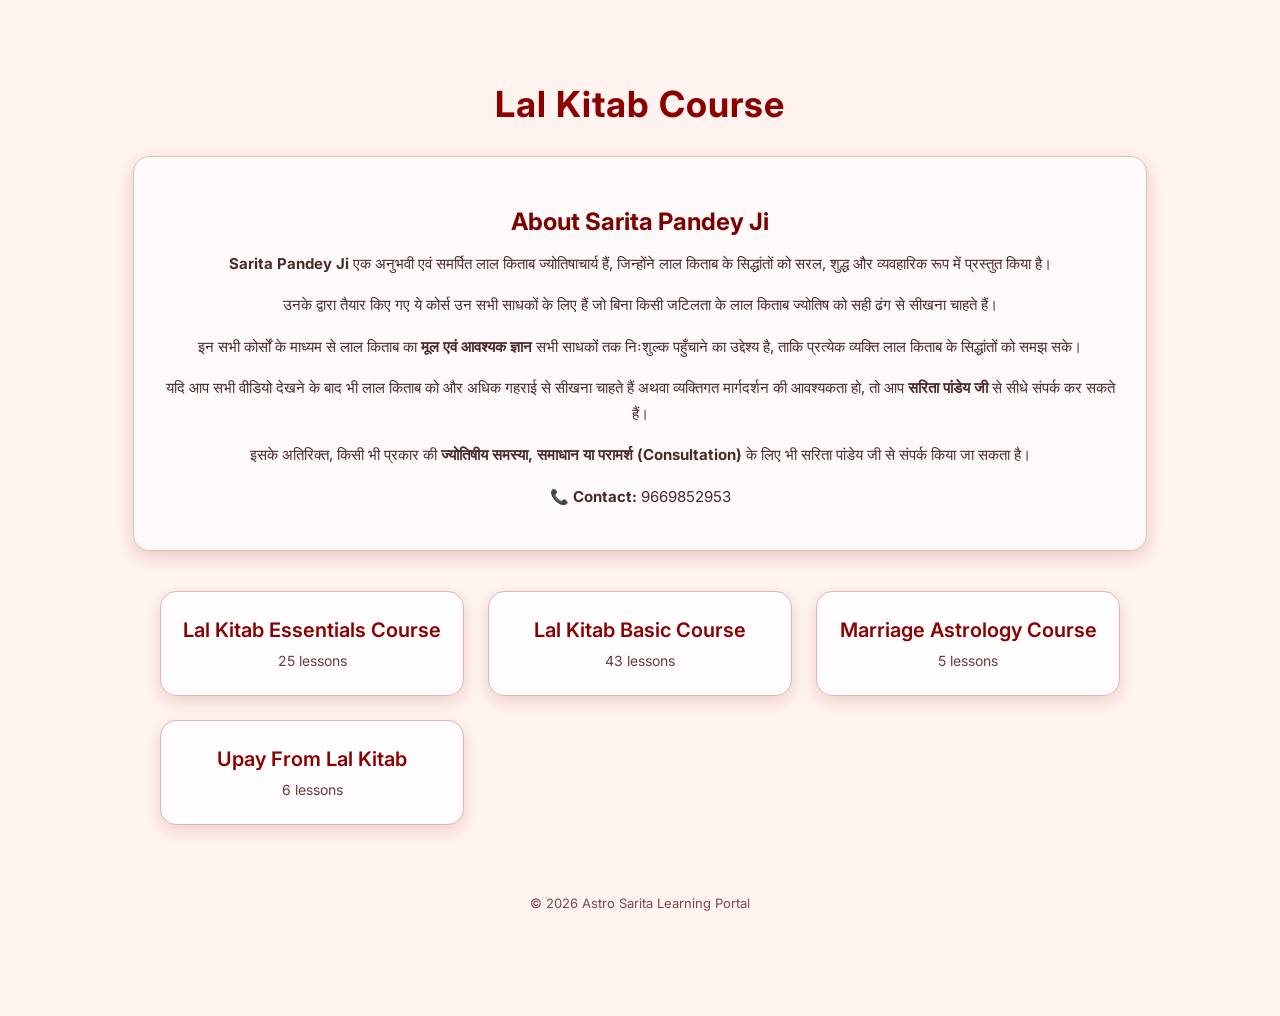
==== index.html @ f26fb131 "Add files via upload" ====
<!DOCTYPE html>
<html lang="en">
<head>
  <meta charset="utf-8" />
  <meta name="viewport" content="width=device-width,initial-scale=1" />
  <title>Astrology Course Sections</title>
  <link href="https://fonts.googleapis.com/css2?family=Inter:wght@400;600;700&display=swap" rel="stylesheet">
  <style>
    body {
      font-family: 'Inter', sans-serif;
      background: #fff3f0;
      color: #3a1f1f;
      min-height: 100vh;
      padding: 50px 20px;
      display: flex;
      flex-direction: column;
      align-items: center;
    }

    h1 {
      color: #8b0000;
      font-size: 36px;
      margin-bottom: 30px;
      text-align: center;
      letter-spacing: 1px;
    }

    .about {
      max-width: 960px;
      background: #fffafa;
      border-radius: 16px;
      padding: 30px 26px;
      margin-bottom: 40px;
      box-shadow: 0 6px 18px rgba(139, 0, 0, 0.18);
      border: 1px solid #e6bcbc;
      text-align: center;
    }

    .about h2 {
      color: #7b0000;
      margin-bottom: 14px;
      font-size: 24px;
    }

    .about p {
      color: #4a2a2a;
      font-size: 15px;
      line-height: 1.75;
      margin-bottom: 10px;
    }

    .section-grid {
      width: 100%;
      max-width: 960px;
      display: grid;
      grid-template-columns: repeat(auto-fill, minmax(280px, 1fr));
      gap: 24px;
    }

    .section-card {
      background: #fffdfd;
      border-radius: 16px;
      padding: 26px 20px;
      text-align: center;
      box-shadow: 0 6px 16px rgba(139, 0, 0, 0.15);
      cursor: pointer;
      transition: transform 0.25s ease, box-shadow 0.25s ease, background 0.25s ease;
      border: 1px solid #e0b4b4;
    }

    .section-card h3 {
      margin: 0 0 10px;
      color: #8b0000;
      font-size: 20px;
      font-weight: 600;
    }

    .section-card p {
      margin: 0;
      color: #6b3a3a;
      font-size: 14px;
    }

    .section-card:hover {
      transform: translateY(-8px);
      box-shadow: 0 16px 36px rgba(139, 0, 0, 0.3);
      background: #ffecec;
    }

    footer {
      margin-top: 50px;
      color: #7a4a4a;
      font-size: 13px;
    }

    .error {
      color: #b00020;
      margin-top: 20px;
      font-weight: 500;
    }
  </style>
</head>
<body>

  <h1>Lal Kitab Course </h1>

  <section class="about">
    <h2>About Sarita Pandey Ji</h2>
    <p>
      <strong>Sarita Pandey Ji</strong> एक अनुभवी एवं समर्पित लाल किताब ज्योतिषाचार्य हैं,
      जिन्होंने लाल किताब के सिद्धांतों को सरल, शुद्ध और व्यवहारिक रूप में प्रस्तुत किया है।
    </p>
    <p>
      उनके द्वारा तैयार किए गए ये कोर्स उन सभी साधकों के लिए हैं जो
      बिना किसी जटिलता के लाल किताब ज्योतिष को सही ढंग से सीखना चाहते हैं।
    </p>
    <p>
      इन सभी कोर्सों के माध्यम से लाल किताब का <strong>मूल एवं आवश्यक ज्ञान</strong>
      सभी साधकों तक निःशुल्क पहुँचाने का उद्देश्य है, ताकि प्रत्येक व्यक्ति
      लाल किताब के सिद्धांतों को समझ सके।
    </p>
    <p>
      यदि आप सभी वीडियो देखने के बाद भी लाल किताब को और अधिक गहराई से सीखना चाहते हैं
      अथवा व्यक्तिगत मार्गदर्शन की आवश्यकता हो, तो आप
      <strong>सरिता पांडेय जी</strong> से सीधे संपर्क कर सकते हैं।
    </p>
    <p>
      इसके अतिरिक्त, किसी भी प्रकार की
      <strong>ज्योतिषीय समस्या, समाधान या परामर्श (Consultation)</strong>
      के लिए भी सरिता पांडेय जी से संपर्क किया जा सकता है।
    </p>
    <p>
      📞 <strong>Contact:</strong> 9669852953
    </p>
  </section>

  <div id="sectionGrid" class="section-grid" aria-live="polite"></div>

  <div id="msg" class="error" role="status"></div>

  <footer>© 2026 Astro Sarita Learning Portal</footer>

  <script>
    const sectionGrid = document.getElementById('sectionGrid');
    const msg = document.getElementById('msg');

    fetch('lessons.json')
      .then(r => {
        if (!r.ok) throw new Error('Failed to fetch lessons.json — status ' + r.status);
        return r.json();
      })
      .then(data => {
        if (!data || !Array.isArray(data.sections)) {
          msg.textContent = 'lessons.json format error: expected "sections" to be an array.';
          console.error('lessons.json bad format:', data);
          return;
        }

        data.sections.forEach(section => {
          const div = document.createElement('div');
          div.className = 'section-card';
          div.innerHTML = `<h3>${section.title}</h3><p>${(section.lessons || []).length} lessons</p>`;
          div.addEventListener('click', () => {
            window.location.href = 'portal.html?section=' + encodeURIComponent(section.title);
          });
          sectionGrid.appendChild(div);
        });
      })
      .catch(err => {
        msg.textContent = 'Error loading lessons.json — open DevTools console for details.';
        console.error(err);
      });
  </script>

</body>
</html>
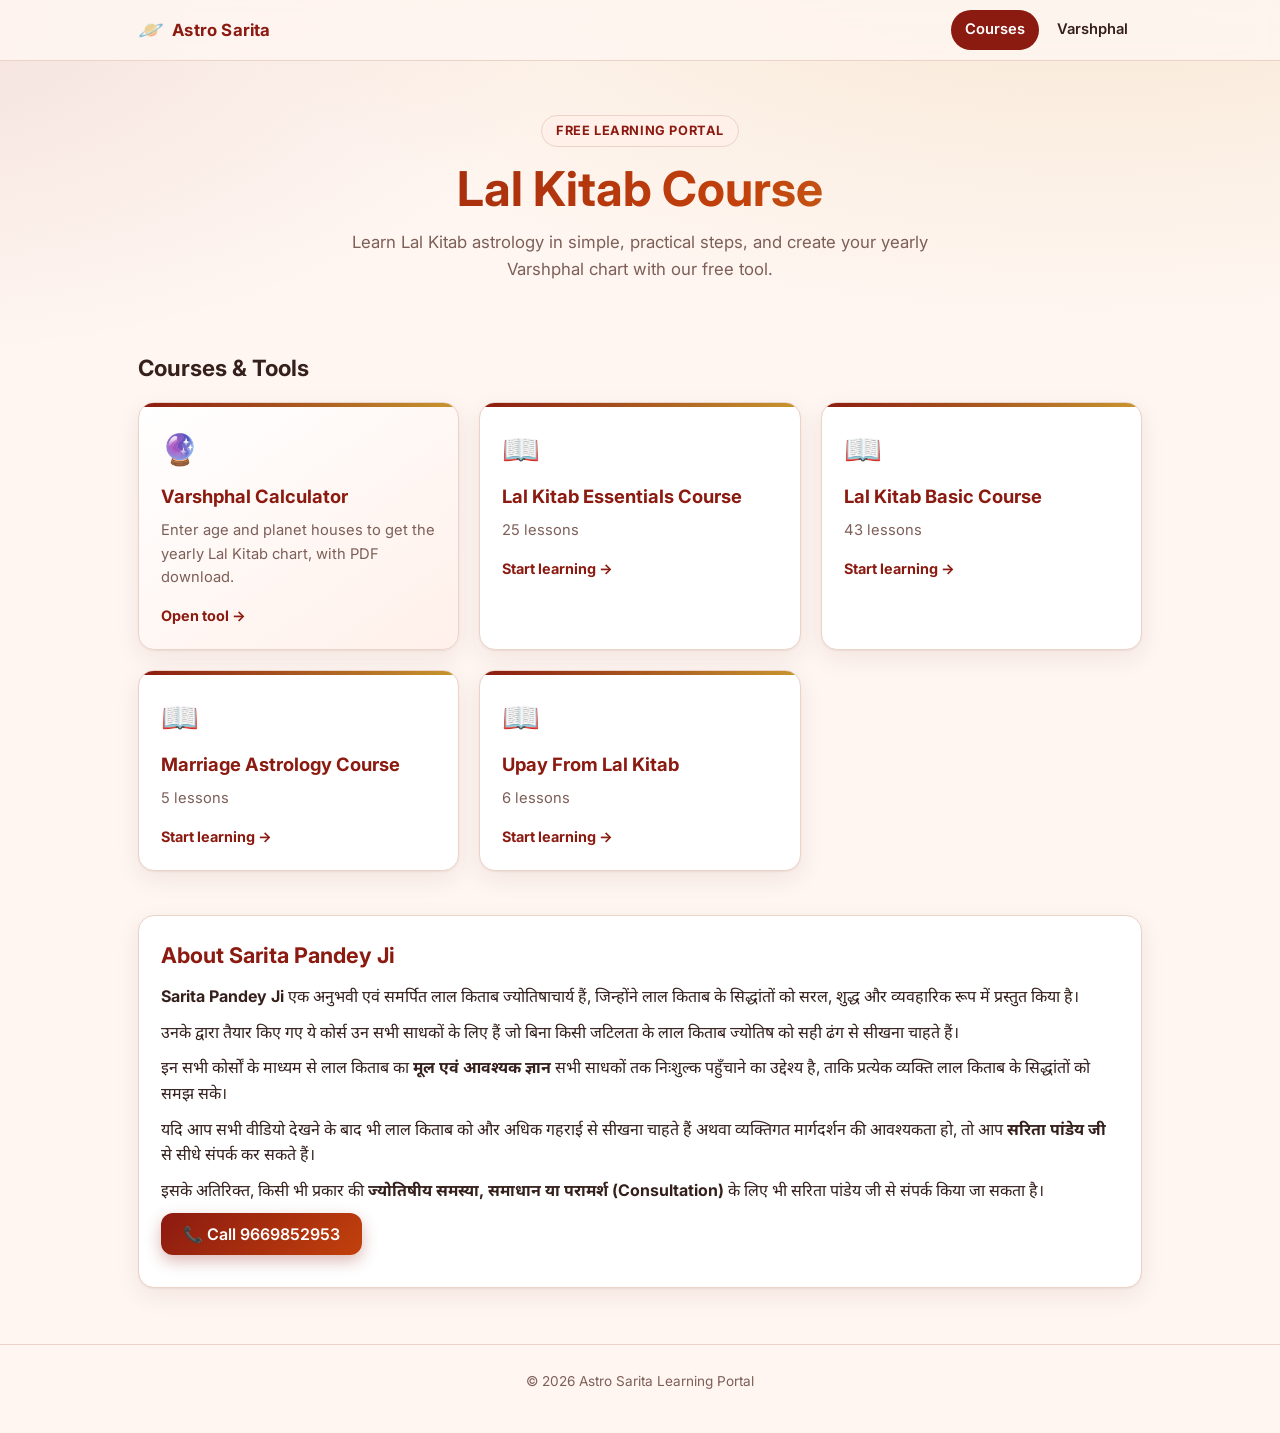
==== commit 92f0c844: "Add files via upload" ====
--- a/index.html
+++ b/index.html
@@ -1,180 +1,47 @@
-<!DOCTYPE html>
-<html lang="en">
-<head>
-  <meta charset="utf-8" />
-  <meta name="viewport" content="width=device-width,initial-scale=1" />
-  <title>Astrology Course Sections</title>
-  <link href="https://fonts.googleapis.com/css2?family=Inter:wght@400;600;700&display=swap" rel="stylesheet">
-  <style>
-    body {
-      font-family: 'Inter', sans-serif;
-      background: #fff3f0;
-      color: #3a1f1f;
-      min-height: 100vh;
-      padding: 50px 20px;
-      display: flex;
-      flex-direction: column;
-      align-items: center;
-    }
-
-    h1 {
-      color: #8b0000;
-      font-size: 36px;
-      margin-bottom: 30px;
-      text-align: center;
-      letter-spacing: 1px;
-    }
-
-    .about {
-      max-width: 960px;
-      background: #fffafa;
-      border-radius: 16px;
-      padding: 30px 26px;
-      margin-bottom: 40px;
-      box-shadow: 0 6px 18px rgba(139, 0, 0, 0.18);
-      border: 1px solid #e6bcbc;
-      text-align: center;
-    }
-
-    .about h2 {
-      color: #7b0000;
-      margin-bottom: 14px;
-      font-size: 24px;
-    }
-
-    .about p {
-      color: #4a2a2a;
-      font-size: 15px;
-      line-height: 1.75;
-      margin-bottom: 10px;
-    }
-
-    .section-grid {
-      width: 100%;
-      max-width: 960px;
-      display: grid;
-      grid-template-columns: repeat(auto-fill, minmax(280px, 1fr));
-      gap: 24px;
-    }
-
-    .section-card {
-      background: #fffdfd;
-      border-radius: 16px;
-      padding: 26px 20px;
-      text-align: center;
-      box-shadow: 0 6px 16px rgba(139, 0, 0, 0.15);
-      cursor: pointer;
-      transition: transform 0.25s ease, box-shadow 0.25s ease, background 0.25s ease;
-      border: 1px solid #e0b4b4;
-    }
-
-    .section-card h3 {
-      margin: 0 0 10px;
-      color: #8b0000;
-      font-size: 20px;
-      font-weight: 600;
-    }
-
-    .section-card p {
-      margin: 0;
-      color: #6b3a3a;
-      font-size: 14px;
-    }
-
-    .section-card:hover {
-      transform: translateY(-8px);
-      box-shadow: 0 16px 36px rgba(139, 0, 0, 0.3);
-      background: #ffecec;
-    }
-
-    footer {
-      margin-top: 50px;
-      color: #7a4a4a;
-      font-size: 13px;
-    }
-
-    .error {
-      color: #b00020;
-      margin-top: 20px;
-      font-weight: 500;
-    }
-  </style>
-</head>
-<body>
-
-  <h1>Lal Kitab Course </h1>
-
-  <section class="about">
-    <h2>About Sarita Pandey Ji</h2>
-    <p>
-      <strong>Sarita Pandey Ji</strong> एक अनुभवी एवं समर्पित लाल किताब ज्योतिषाचार्य हैं,
-      जिन्होंने लाल किताब के सिद्धांतों को सरल, शुद्ध और व्यवहारिक रूप में प्रस्तुत किया है।
-    </p>
-    <p>
-      उनके द्वारा तैयार किए गए ये कोर्स उन सभी साधकों के लिए हैं जो
-      बिना किसी जटिलता के लाल किताब ज्योतिष को सही ढंग से सीखना चाहते हैं।
-    </p>
-    <p>
-      इन सभी कोर्सों के माध्यम से लाल किताब का <strong>मूल एवं आवश्यक ज्ञान</strong>
-      सभी साधकों तक निःशुल्क पहुँचाने का उद्देश्य है, ताकि प्रत्येक व्यक्ति
-      लाल किताब के सिद्धांतों को समझ सके।
-    </p>
-    <p>
-      यदि आप सभी वीडियो देखने के बाद भी लाल किताब को और अधिक गहराई से सीखना चाहते हैं
-      अथवा व्यक्तिगत मार्गदर्शन की आवश्यकता हो, तो आप
-      <strong>सरिता पांडेय जी</strong> से सीधे संपर्क कर सकते हैं।
-    </p>
-    <p>
-      इसके अतिरिक्त, किसी भी प्रकार की
-      <strong>ज्योतिषीय समस्या, समाधान या परामर्श (Consultation)</strong>
-      के लिए भी सरिता पांडेय जी से संपर्क किया जा सकता है।
-    </p>
-    <p>
-      📞 <strong>Contact:</strong> 9669852953
-    </p>
-  </section>
-
-  <div id="sectionGrid" class="section-grid" aria-live="polite"></div>
-
-  <div id="msg" class="error" role="status"></div>
-
-  <footer>© 2026 Astro Sarita Learning Portal</footer>
-
-  <script>
-    const sectionGrid = document.getElementById('sectionGrid');
-    const msg = document.getElementById('msg');
-
-    fetch('lessons.json')
-      .then(r => {
-        if (!r.ok) throw new Error('Failed to fetch lessons.json — status ' + r.status);
-        return r.json();
-      })
-      .then(data => {
-        if (!data || !Array.isArray(data.sections)) {
-          msg.textContent = 'lessons.json format error: expected "sections" to be an array.';
-          console.error('lessons.json bad format:', data);
-          return;
-        }
-
-        data.sections.forEach(section => {
-          const div = document.createElement('div');
-          div.className = 'section-card';
-          div.innerHTML = `<h3>${section.title}</h3><p>${(section.lessons || []).length} lessons</p>`;
-          div.addEventListener('click', () => {
-            window.location.href = 'portal.html?section=' + encodeURIComponent(section.title);
-          });
-          sectionGrid.appendChild(div);
-        });
-      })
-      .catch(err => {
-        msg.textContent = 'Error loading lessons.json — open DevTools console for details.';
-        console.error(err);
-      });
-  </script>
-
-</body>
-</html>
-
-
-
-
+<!DOCTYPE html>
+<html lang="en"><head><meta charset="utf-8"><meta name="viewport" content="width=device-width,initial-scale=1">
+<title>Lal Kitab Course | Astro Sarita</title>
+<link rel="preconnect" href="https://fonts.googleapis.com"><link href="https://fonts.googleapis.com/css2?family=Inter:wght@400;600;700&family=Noto+Sans+Devanagari:wght@400;600&display=swap" rel="stylesheet"><link rel="stylesheet" href="style.css">
+</head><body>
+<header class="nav"><div class="wrap"><a class="brand" href="index.html"><span>🪐</span><b>Astro Sarita</b></a><nav class="links"><a href="index.html" aria-current="page">Courses</a><a href="varshphal.html" >Varshphal</a></nav></div></header>
+<main class="wrap">
+  <section class="hero">
+    <span class="badge">Free Learning Portal</span>
+    <h1>Lal Kitab Course</h1>
+    <p>Learn Lal Kitab astrology in simple, practical steps, and create your yearly Varshphal chart with our free tool.</p>
+  </section>
+
+  <h2 class="title">Courses &amp; Tools</h2>
+  <div id="sectionGrid" class="grid" aria-live="polite">
+    <a class="card tile feature" href="varshphal.html">
+      <span class="ic">🔮</span><h3>Varshphal Calculator</h3>
+      <p>Enter age and planet houses to get the yearly Lal Kitab chart, with PDF download.</p><span class="go">Open tool →</span>
+    </a>
+  </div>
+  <div id="msg" class="msg" role="status"></div>
+
+  <section class="card about">
+    <h2>About Sarita Pandey Ji</h2>
+    <p><strong>Sarita Pandey Ji</strong> एक अनुभवी एवं समर्पित लाल किताब ज्योतिषाचार्य हैं, जिन्होंने लाल किताब के सिद्धांतों को सरल, शुद्ध और व्यवहारिक रूप में प्रस्तुत किया है।</p>
+    <p>उनके द्वारा तैयार किए गए ये कोर्स उन सभी साधकों के लिए हैं जो बिना किसी जटिलता के लाल किताब ज्योतिष को सही ढंग से सीखना चाहते हैं।</p>
+    <p>इन सभी कोर्सों के माध्यम से लाल किताब का <strong>मूल एवं आवश्यक ज्ञान</strong> सभी साधकों तक निःशुल्क पहुँचाने का उद्देश्य है, ताकि प्रत्येक व्यक्ति लाल किताब के सिद्धांतों को समझ सके।</p>
+    <p>यदि आप सभी वीडियो देखने के बाद भी लाल किताब को और अधिक गहराई से सीखना चाहते हैं अथवा व्यक्तिगत मार्गदर्शन की आवश्यकता हो, तो आप <strong>सरिता पांडेय जी</strong> से सीधे संपर्क कर सकते हैं।</p>
+    <p>इसके अतिरिक्त, किसी भी प्रकार की <strong>ज्योतिषीय समस्या, समाधान या परामर्श (Consultation)</strong> के लिए भी सरिता पांडेय जी से संपर्क किया जा सकता है।</p>
+    <p><a class="btn" href="tel:+919669852953">📞 Call 9669852953</a></p>
+  </section>
+</main>
+<footer>© 2026 Astro Sarita Learning Portal</footer>
+<script>
+const grid=document.getElementById('sectionGrid'),msg=document.getElementById('msg');
+fetch('lessons.json').then(r=>{if(!r.ok)throw new Error('status '+r.status);return r.json()}).then(data=>{
+  if(!data||!Array.isArray(data.sections)){msg.textContent='lessons.json format error: expected "sections" to be an array.';return}
+  data.sections.forEach((s,i)=>{
+    const a=document.createElement('a');a.className='card tile';a.href='portal.html?sectionIndex='+i;
+    const n=(s.lessons||[]).length;
+    a.innerHTML='<span class="ic">📖</span><h3></h3><p></p><span class="go">Start learning →</span>';
+    a.querySelector('h3').textContent=s.title;a.querySelector('p').textContent=n+' lessons';
+    grid.appendChild(a);
+  });
+}).catch(e=>{msg.textContent='Error loading lessons.json. Open DevTools console for details.';console.error(e)});
+</script>
+</body></html>
--- a/style.css
+++ b/style.css
@@ -0,0 +1,100 @@
+:root{
+  --bg:#fff6f1;--surface:#ffffff;--surface-2:#fff0ea;--tx:#35201c;--mut:#7d5f58;
+  --ac:#8b1a10;--ac-2:#c2410c;--gold:#c8962e;--ln:#ecd3c8;--ring:rgba(139,26,16,.35);
+  --sh:0 1px 2px rgba(80,20,10,.06),0 8px 24px rgba(80,20,10,.08);
+  --sh-lg:0 2px 4px rgba(80,20,10,.08),0 18px 40px rgba(80,20,10,.16);
+  --r:16px;
+}
+@media (prefers-color-scheme:dark){:root{
+  --bg:#1a1210;--surface:#251a17;--surface-2:#2e211d;--tx:#f6e9e3;--mut:#bfa49b;
+  --ac:#ff8a65;--ac-2:#ffb199;--gold:#e5b94d;--ln:#46332d;--ring:rgba(255,138,101,.4);
+  --sh:0 1px 2px rgba(0,0,0,.4),0 8px 24px rgba(0,0,0,.3);--sh-lg:0 18px 44px rgba(0,0,0,.55);
+}}
+*{box-sizing:border-box}
+html{scroll-behavior:smooth}
+body{margin:0;font-family:'Inter','Noto Sans Devanagari',system-ui,sans-serif;background:var(--bg);color:var(--tx);line-height:1.6;
+  background-image:radial-gradient(900px 400px at 85% -80px,rgba(200,150,46,.16),transparent),radial-gradient(700px 360px at -10% 0,rgba(139,26,16,.10),transparent);background-repeat:no-repeat}
+a{color:var(--ac)}
+:focus-visible{outline:3px solid var(--ring);outline-offset:2px;border-radius:8px}
+.wrap{max-width:1040px;margin:0 auto;padding:0 18px}
+
+/* nav */
+.nav{position:sticky;top:0;z-index:20;background:color-mix(in srgb,var(--bg) 85%,transparent);backdrop-filter:blur(10px);border-bottom:1px solid var(--ln)}
+.nav .wrap{display:flex;align-items:center;justify-content:space-between;gap:12px;height:60px}
+.brand{font-weight:700;font-size:1.05rem;color:var(--ac);text-decoration:none;letter-spacing:.2px;display:flex;gap:8px;align-items:center}
+.brand span{font-size:1.3rem}
+.links{display:flex;gap:4px}
+.links a{padding:8px 14px;border-radius:999px;text-decoration:none;color:var(--tx);font-weight:600;font-size:.92rem;transition:background .2s}
+.links a:hover{background:var(--surface-2)}
+.links a[aria-current="page"]{background:var(--ac);color:#fff}
+@media (prefers-color-scheme:dark){.links a[aria-current="page"]{color:#2a120c}}
+
+/* hero */
+.hero{text-align:center;padding:54px 0 30px}
+.hero h1{font-size:clamp(2rem,5vw,3rem);line-height:1.15;margin:0 0 12px;background:linear-gradient(120deg,var(--ac),var(--ac-2) 60%,var(--gold));-webkit-background-clip:text;background-clip:text;color:transparent}
+.hero p{max-width:620px;margin:0 auto;color:var(--mut);font-size:1.05rem}
+.badge{display:inline-block;margin-bottom:14px;padding:5px 14px;border-radius:999px;background:var(--surface-2);border:1px solid var(--ln);color:var(--ac);font-size:.8rem;font-weight:700;letter-spacing:.6px;text-transform:uppercase}
+
+/* cards */
+h2.title{font-size:1.4rem;margin:38px 0 16px}
+.grid{display:grid;grid-template-columns:repeat(auto-fill,minmax(280px,1fr));gap:20px}
+.card{background:var(--surface);border:1px solid var(--ln);border-radius:var(--r);padding:22px;box-shadow:var(--sh)}
+.tile{display:flex;flex-direction:column;gap:6px;text-align:left;width:100%;font:inherit;color:inherit;cursor:pointer;text-decoration:none;position:relative;overflow:hidden;transition:transform .25s,box-shadow .25s,border-color .25s}
+.tile::before{content:"";position:absolute;inset:0 0 auto 0;height:4px;background:linear-gradient(90deg,var(--ac),var(--gold))}
+.tile:hover{transform:translateY(-6px);box-shadow:var(--sh-lg);border-color:var(--ac)}
+.tile .ic{font-size:1.9rem}
+.tile h3{margin:2px 0;font-size:1.15rem;color:var(--ac)}
+.tile p{margin:0;color:var(--mut);font-size:.92rem}
+.tile .go{margin-top:8px;font-weight:700;font-size:.9rem;color:var(--ac)}
+.tile.feature{background:linear-gradient(145deg,var(--surface),var(--surface-2))}
+
+.about{margin-top:44px}
+.about h2{margin:0 0 12px;color:var(--ac);font-size:1.35rem}
+.about p{margin:0 0 10px;color:var(--tx)}
+.btn{display:inline-flex;align-items:center;gap:8px;border:0;cursor:pointer;font:600 1rem 'Inter',sans-serif;padding:11px 22px;border-radius:12px;background:linear-gradient(135deg,var(--ac),var(--ac-2));color:#fff;text-decoration:none;box-shadow:0 6px 16px rgba(139,26,16,.3);transition:transform .2s,box-shadow .2s}
+.btn:hover{transform:translateY(-2px);box-shadow:0 10px 22px rgba(139,26,16,.4)}
+@media (prefers-color-scheme:dark){.btn{color:#2a120c}}
+.btn.ghost{background:var(--surface);color:var(--ac);border:1px solid var(--ln);box-shadow:none}
+footer{margin-top:56px;padding:26px 0 40px;text-align:center;color:var(--mut);font-size:.85rem;border-top:1px solid var(--ln)}
+.msg{margin-top:16px;padding:10px 14px;border-radius:10px;background:#fde8e8;color:#9b1c1c;font-weight:500}
+.msg:empty{display:none}
+
+/* portal */
+.crumb{display:inline-flex;margin:22px 0 4px;color:var(--mut);text-decoration:none;font-weight:600;font-size:.92rem}
+.crumb:hover{color:var(--ac)}
+.player{display:none;margin:18px 0 8px;padding:14px}
+.player.active{display:block;animation:rise .35s ease}
+.frame{position:relative;aspect-ratio:16/9;border-radius:12px;overflow:hidden;background:#000}
+.frame iframe{position:absolute;inset:0;width:100%;height:100%;border:0}
+.player h2{margin:14px 4px 2px;font-size:1.15rem}
+.player p{margin:0 4px 8px;color:var(--mut)}
+.pnav{display:flex;gap:10px;margin:8px 4px 2px}
+.lessons{display:grid;grid-template-columns:repeat(auto-fill,minmax(250px,1fr));gap:14px;margin-top:20px}
+.lesson{display:flex;gap:12px;align-items:center;text-align:left;font:inherit;color:inherit;cursor:pointer;padding:14px;background:var(--surface);border:1px solid var(--ln);border-radius:14px;box-shadow:var(--sh);transition:transform .2s,box-shadow .2s,border-color .2s}
+.lesson:hover{transform:translateY(-3px);box-shadow:var(--sh-lg);border-color:var(--ac)}
+.lesson.on{border-color:var(--ac);background:var(--surface-2)}
+.lesson .n{flex:none;width:36px;height:36px;border-radius:50%;display:grid;place-items:center;font-weight:700;font-size:.85rem;background:var(--ac);color:#fff}
+@media (prefers-color-scheme:dark){.lesson .n{color:#2a120c}}
+.lesson b{display:block;font-size:.96rem}
+.lesson small{color:var(--mut)}
+
+/* varshphal */
+label{display:block;font-weight:600;font-size:.82rem;color:var(--mut);margin-bottom:4px}
+select,input{width:100%;padding:10px 12px;font:1rem 'Inter',sans-serif;border:1px solid var(--ln);border-radius:10px;background:var(--bg);color:var(--tx)}
+.form{display:grid;grid-template-columns:repeat(auto-fill,minmax(140px,1fr));gap:14px}
+.actions{display:flex;gap:10px;flex-wrap:wrap;margin-top:18px}
+.charts{display:grid;grid-template-columns:repeat(auto-fit,minmax(290px,1fr));gap:20px}
+.charts h3{margin:0 0 10px;text-align:center;color:var(--ac)}
+.kundli{width:100%;max-width:380px;display:block;margin:auto}
+.kundli .bg{fill:var(--surface)}.kundli .l{stroke:var(--ac);stroke-width:2;fill:none}
+.kundli .n{fill:var(--mut);font:600 11px Inter,sans-serif}.kundli .p{fill:var(--ac-2);font:700 15px Inter,sans-serif}
+.kundli .p.moved{fill:var(--gold)}
+table{width:100%;border-collapse:collapse;font-size:.95rem}
+th,td{padding:10px 8px;text-align:left;border-bottom:1px solid var(--ln)}
+th{color:var(--mut);font-size:.78rem;text-transform:uppercase;letter-spacing:.6px}
+td b{color:var(--ac)}
+.warn{padding:12px 14px;border-radius:12px;background:#fff3cd;color:#664d03;font-size:.9rem;margin-bottom:16px}
+@keyframes rise{from{opacity:0;transform:translateY(12px)}to{opacity:1;transform:none}}
+@media (max-width:560px){.links a{padding:7px 10px}.brand b{display:none}}
+@media print{.nav,footer,.actions{display:none}}
+@media (prefers-reduced-motion:reduce){*{animation:none!important;transition:none!important}}
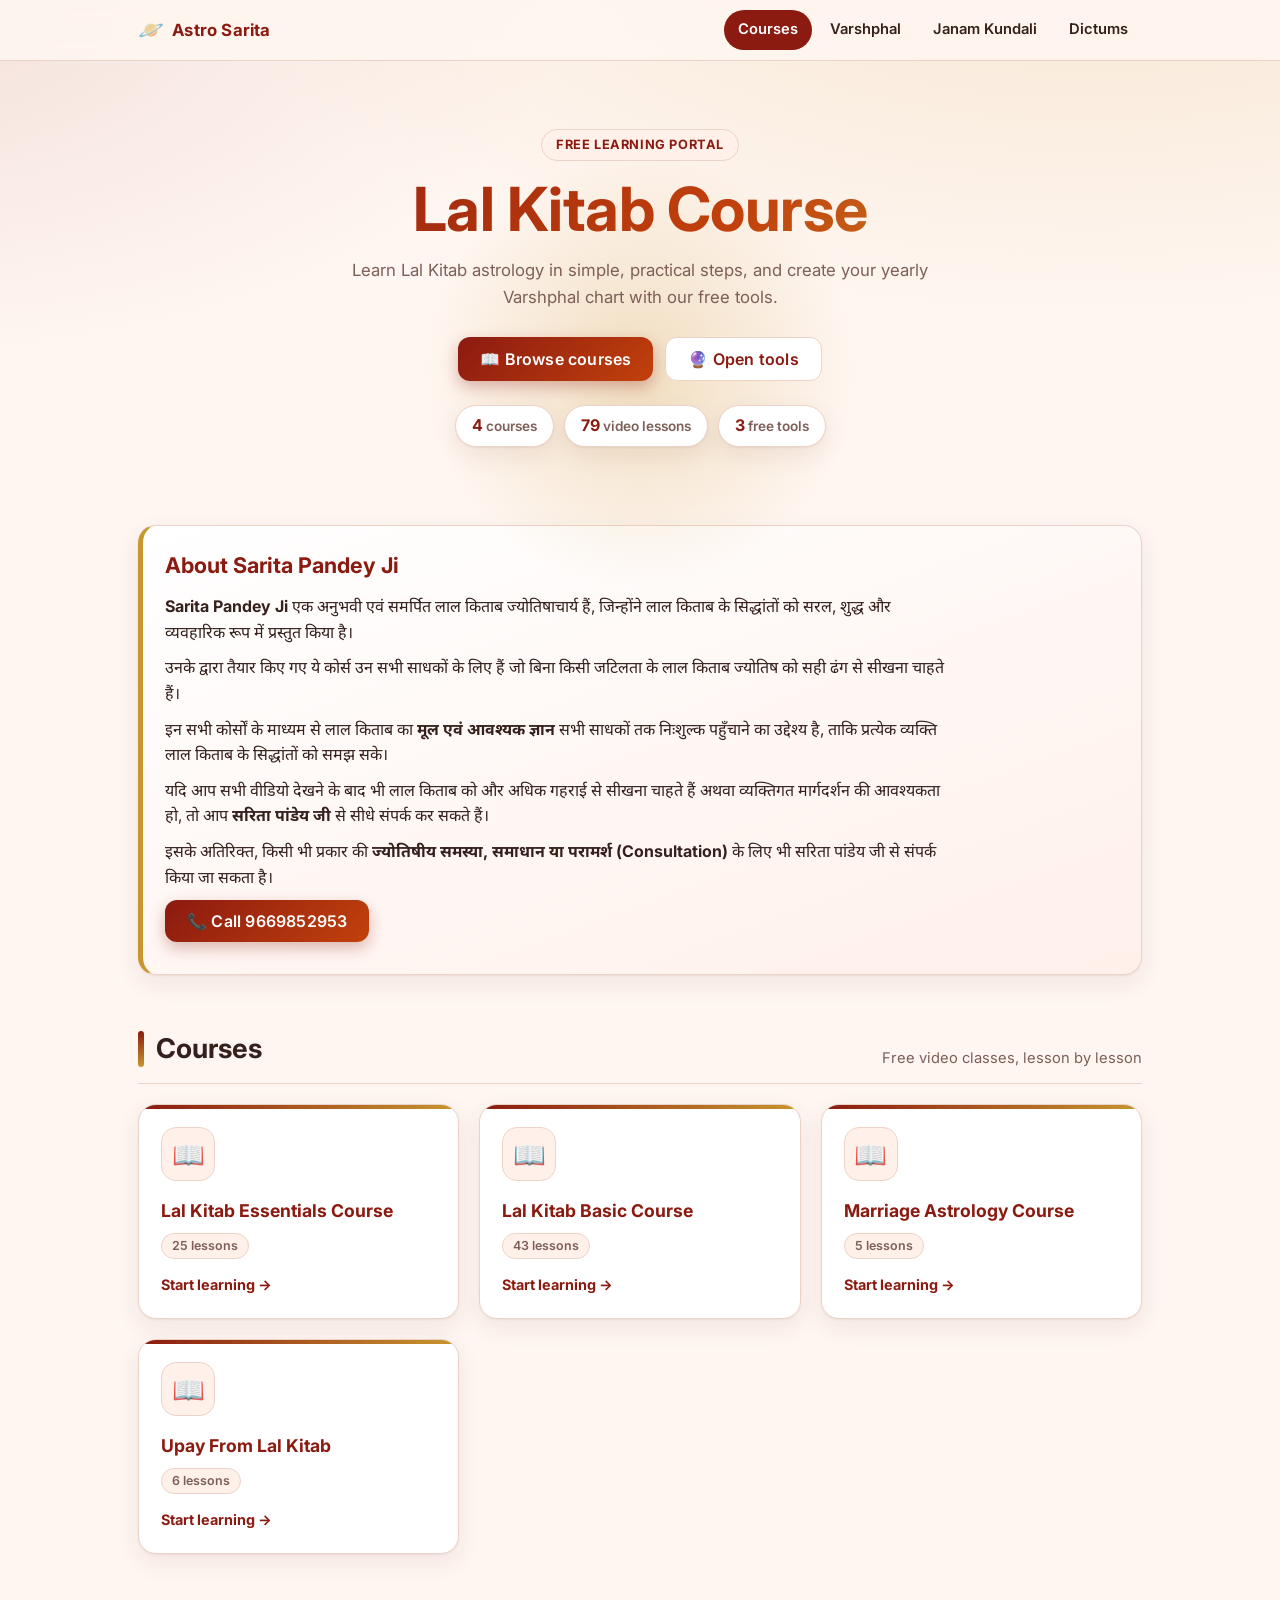
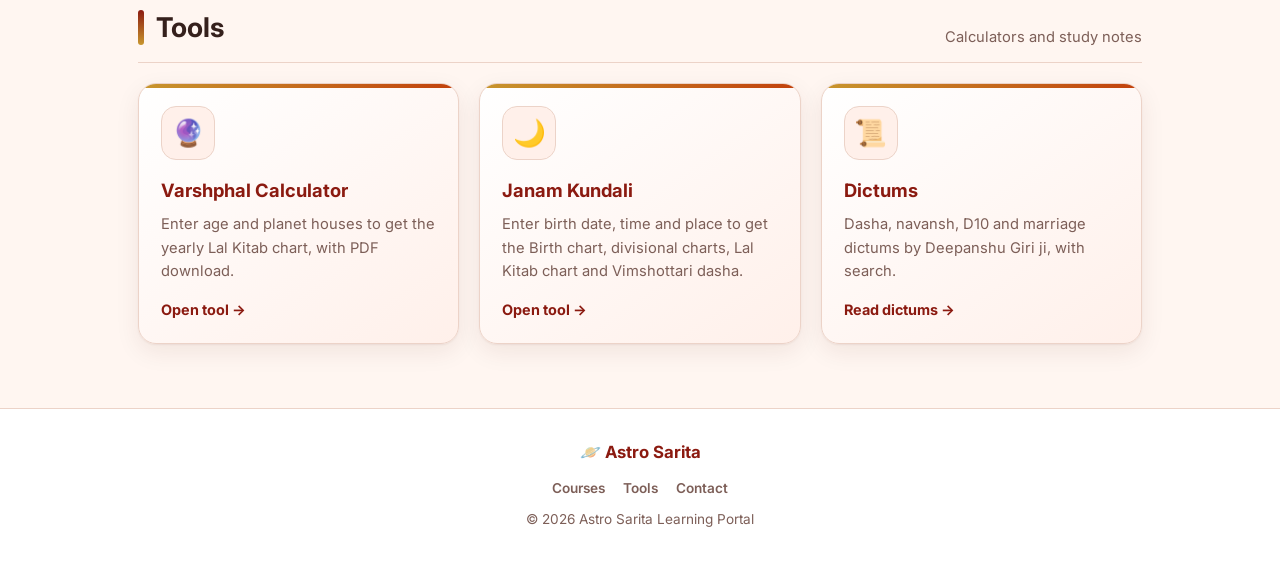
==== commit 68855a3c: "Add files via upload" ====
--- a/index.html
+++ b/index.html
@@ -1,24 +1,17 @@
 <!DOCTYPE html>
 <html lang="en"><head><meta charset="utf-8"><meta name="viewport" content="width=device-width,initial-scale=1">
 <title>Lal Kitab Course | Astro Sarita</title>
-<link rel="preconnect" href="https://fonts.googleapis.com"><link href="https://fonts.googleapis.com/css2?family=Inter:wght@400;600;700&family=Noto+Sans+Devanagari:wght@400;600&display=swap" rel="stylesheet"><link rel="stylesheet" href="style.css">
+<link rel="preconnect" href="https://fonts.googleapis.com"><link href="https://fonts.googleapis.com/css2?family=Inter:wght@400;600;700&family=Noto+Sans+Devanagari:wght@400;600&display=swap" rel="stylesheet"><link rel="stylesheet" href="nav.css"><link rel="stylesheet" href="style.css">
 </head><body>
-<header class="nav"><div class="wrap"><a class="brand" href="index.html"><span>🪐</span><b>Astro Sarita</b></a><nav class="links"><a href="index.html" aria-current="page">Courses</a><a href="varshphal.html" >Varshphal</a></nav></div></header>
+<header class="nav"><div class="wrap"><a class="brand" href="index.html"><span>🪐</span><b>Astro Sarita</b></a><nav class="links"><a href="index.html" aria-current="page">Courses</a><a href="varshphal.html">Varshphal</a><a href="janam-kundali.html">Janam Kundali</a><a href="dictums.html">Dictums</a></nav></div></header>
 <main class="wrap">
   <section class="hero">
     <span class="badge">Free Learning Portal</span>
     <h1>Lal Kitab Course</h1>
-    <p>Learn Lal Kitab astrology in simple, practical steps, and create your yearly Varshphal chart with our free tool.</p>
+    <p>Learn Lal Kitab astrology in simple, practical steps, and create your yearly Varshphal chart with our free tools.</p>
+    <div class="hero-cta"><a class="btn" href="#courses">📖 Browse courses</a><a class="btn ghost" href="#tools">🔮 Open tools</a></div>
+    <div class="stats" id="stats"><span><b>3</b> free tools</span></div>
   </section>
-
-  <h2 class="title">Courses &amp; Tools</h2>
-  <div id="sectionGrid" class="grid" aria-live="polite">
-    <a class="card tile feature" href="varshphal.html">
-      <span class="ic">🔮</span><h3>Varshphal Calculator</h3>
-      <p>Enter age and planet houses to get the yearly Lal Kitab chart, with PDF download.</p><span class="go">Open tool →</span>
-    </a>
-  </div>
-  <div id="msg" class="msg" role="status"></div>
 
   <section class="card about">
     <h2>About Sarita Pandey Ji</h2>
@@ -29,19 +22,49 @@
     <p>इसके अतिरिक्त, किसी भी प्रकार की <strong>ज्योतिषीय समस्या, समाधान या परामर्श (Consultation)</strong> के लिए भी सरिता पांडेय जी से संपर्क किया जा सकता है।</p>
     <p><a class="btn" href="tel:+919669852953">📞 Call 9669852953</a></p>
   </section>
+
+  <section id="courses" class="part">
+    <div class="sec-head"><h2>Courses</h2><p>Free video classes, lesson by lesson</p></div>
+    <div id="sectionGrid" class="grid" aria-live="polite"></div>
+    <div id="msg" class="msg" role="status"></div>
+  </section>
+
+  <section id="tools" class="part">
+    <div class="sec-head"><h2>Tools</h2><p>Calculators and study notes</p></div>
+    <div class="grid">
+      <a class="card tile tool feature" style="--i:0" href="varshphal.html">
+        <span class="ic">🔮</span><h3>Varshphal Calculator</h3>
+        <p>Enter age and planet houses to get the yearly Lal Kitab chart, with PDF download.</p><span class="go">Open tool →</span>
+      </a>
+      <a class="card tile tool feature" style="--i:1" href="janam-kundali.html">
+        <span class="ic">🌙</span><h3>Janam Kundali</h3>
+        <p>Enter birth date, time and place to get the Birth chart, divisional charts, Lal Kitab chart and Vimshottari dasha.</p><span class="go">Open tool →</span>
+      </a>
+      <a class="card tile tool feature" style="--i:2" href="dictums.html">
+        <span class="ic">📜</span><h3>Dictums</h3>
+        <p>Dasha, navansh, D10 and marriage dictums by Deepanshu Giri ji, with search.</p><span class="go">Read dictums →</span>
+      </a>
+    </div>
+  </section>
 </main>
-<footer>© 2026 Astro Sarita Learning Portal</footer>
+<footer>
+  <div class="wrap"><b>🪐 Astro Sarita</b><nav class="flinks"><a href="#courses">Courses</a><a href="#tools">Tools</a><a href="tel:+919669852953">Contact</a></nav>
+  <p>© 2026 Astro Sarita Learning Portal</p></div>
+</footer>
+<script src="lessons-data.js"></script>
 <script>
-const grid=document.getElementById('sectionGrid'),msg=document.getElementById('msg');
-fetch('lessons.json').then(r=>{if(!r.ok)throw new Error('status '+r.status);return r.json()}).then(data=>{
+const grid=document.getElementById('sectionGrid'),msg=document.getElementById('msg'),stats=document.getElementById('stats');
+loadLessons().then(data=>{
   if(!data||!Array.isArray(data.sections)){msg.textContent='lessons.json format error: expected "sections" to be an array.';return}
+  let total=0;
   data.sections.forEach((s,i)=>{
-    const a=document.createElement('a');a.className='card tile';a.href='portal.html?sectionIndex='+i;
-    const n=(s.lessons||[]).length;
+    const a=document.createElement('a');a.className='card tile course';a.href='portal.html?sectionIndex='+i;a.style.setProperty('--i',i);
+    const n=(s.lessons||[]).length;total+=n;
     a.innerHTML='<span class="ic">📖</span><h3></h3><p></p><span class="go">Start learning →</span>';
-    a.querySelector('h3').textContent=s.title;a.querySelector('p').textContent=n+' lessons';
+    a.querySelector('h3').textContent=(s.title||'').trim();a.querySelector('p').textContent=n+' lessons';
     grid.appendChild(a);
   });
+  stats.innerHTML='<span><b>'+data.sections.length+'</b> courses</span><span><b>'+total+'</b> video lessons</span><span><b>3</b> free tools</span>';
 }).catch(e=>{msg.textContent='Error loading lessons.json. Open DevTools console for details.';console.error(e)});
 </script>
 </body></html>
--- a/nav.css
+++ b/nav.css
@@ -0,0 +1,15 @@
+/* Shared top navigation (used by every page) */
+.nav{--nv-bg:#fff6f1;--nv-tx:#35201c;--nv-ac:#8b1a10;--nv-ln:#ecd3c8;--nv-hv:#fff0ea;--nv-on:#fff;
+  position:sticky;top:0;z-index:50;background:color-mix(in srgb,var(--nv-bg) 88%,transparent);-webkit-backdrop-filter:blur(10px);backdrop-filter:blur(10px);border-bottom:1px solid var(--nv-ln);font-family:'Inter','Noto Sans Devanagari',system-ui,sans-serif}
+@media (prefers-color-scheme:dark){.nav{--nv-bg:#1a1210;--nv-tx:#f6e9e3;--nv-ac:#ff8a65;--nv-ln:#46332d;--nv-hv:#2e211d;--nv-on:#2a120c}}
+.nav .wrap{max-width:1040px;margin:0 auto;padding:0 18px;display:flex;align-items:center;justify-content:space-between;gap:12px;height:60px}
+.nav .brand{font-weight:700;font-size:1.05rem;color:var(--nv-ac);text-decoration:none;letter-spacing:.2px;display:flex;gap:8px;align-items:center;white-space:nowrap}
+.nav .brand span{font-size:1.3rem}
+.nav .links{display:flex;gap:4px;overflow-x:auto;scrollbar-width:none}
+.nav .links::-webkit-scrollbar{display:none}
+.nav .links a{padding:8px 14px;border-radius:999px;text-decoration:none;color:var(--nv-tx);font-weight:600;font-size:.92rem;white-space:nowrap;transition:background .2s,color .2s}
+.nav .links a:hover{background:var(--nv-hv)}
+.nav .links a[aria-current="page"]{background:var(--nv-ac);color:var(--nv-on)}
+.nav a:focus-visible{outline:3px solid var(--nv-ac);outline-offset:2px}
+@media (max-width:640px){.nav .links a{padding:7px 10px;font-size:.84rem}.nav .brand b{display:none}}
+@media print{.nav{display:none}}
--- a/style.css
+++ b/style.css
@@ -17,17 +17,6 @@
 a{color:var(--ac)}
 :focus-visible{outline:3px solid var(--ring);outline-offset:2px;border-radius:8px}
 .wrap{max-width:1040px;margin:0 auto;padding:0 18px}
-
-/* nav */
-.nav{position:sticky;top:0;z-index:20;background:color-mix(in srgb,var(--bg) 85%,transparent);backdrop-filter:blur(10px);border-bottom:1px solid var(--ln)}
-.nav .wrap{display:flex;align-items:center;justify-content:space-between;gap:12px;height:60px}
-.brand{font-weight:700;font-size:1.05rem;color:var(--ac);text-decoration:none;letter-spacing:.2px;display:flex;gap:8px;align-items:center}
-.brand span{font-size:1.3rem}
-.links{display:flex;gap:4px}
-.links a{padding:8px 14px;border-radius:999px;text-decoration:none;color:var(--tx);font-weight:600;font-size:.92rem;transition:background .2s}
-.links a:hover{background:var(--surface-2)}
-.links a[aria-current="page"]{background:var(--ac);color:#fff}
-@media (prefers-color-scheme:dark){.links a[aria-current="page"]{color:#2a120c}}
 
 /* hero */
 .hero{text-align:center;padding:54px 0 30px}
@@ -95,6 +84,79 @@
 td b{color:var(--ac)}
 .warn{padding:12px 14px;border-radius:12px;background:#fff3cd;color:#664d03;font-size:.9rem;margin-bottom:16px}
 @keyframes rise{from{opacity:0;transform:translateY(12px)}to{opacity:1;transform:none}}
-@media (max-width:560px){.links a{padding:7px 10px}.brand b{display:none}}
-@media print{.nav,footer,.actions{display:none}}
+@media print{footer,.actions{display:none}}
 @media (prefers-reduced-motion:reduce){*{animation:none!important;transition:none!important}}
+
+::selection{background:var(--gold);color:#fff}
+body{-webkit-font-smoothing:antialiased;text-rendering:optimizeLegibility}
+.card{transition:box-shadow .25s,border-color .25s}
+select:hover,input:hover{border-color:var(--mut)}
+select:focus-visible,input:focus-visible{border-color:var(--ac)}
+.lesson:active,.tile:active,.btn:active{transform:translateY(0)}
+.btn:disabled{opacity:.45;cursor:not-allowed;transform:none;box-shadow:none}
+
+/* dictums */
+.dsearch{margin-bottom:22px}
+.chips{display:flex;flex-wrap:wrap;gap:8px;margin-top:14px}
+.chips a{padding:5px 12px;border-radius:999px;border:1px solid var(--ln);background:var(--surface-2);color:var(--ac);font-size:.82rem;font-weight:600;text-decoration:none;transition:background .2s,border-color .2s}
+.chips a:hover{border-color:var(--ac)}
+.count{margin:12px 0 0;color:var(--mut);font-size:.85rem}
+.dsec{margin-bottom:18px;scroll-margin-top:76px}
+.dsec h2{margin:0 0 10px;font-size:1.2rem;color:var(--ac);display:flex;align-items:center;gap:10px}
+.dsec h2 small{font-size:.75rem;padding:2px 9px;border-radius:999px;background:var(--surface-2);border:1px solid var(--ln);color:var(--mut)}
+.dsec ol{margin:0;padding-left:0;list-style:none}
+.dsec li{position:relative;padding:11px 0 11px 40px;border-top:1px solid var(--ln)}
+.dsec li:first-child{border-top:0}
+.dsec li::before{content:attr(value);position:absolute;left:0;top:11px;width:28px;height:28px;border-radius:50%;display:grid;place-items:center;font-size:.78rem;font-weight:700;background:var(--surface-2);border:1px solid var(--ln);color:var(--ac)}
+mark{background:color-mix(in srgb,var(--gold) 45%,transparent);color:inherit;border-radius:3px;padding:0 2px}
+
+/* ===== v3 refresh: richer hero, sectioned home, polish ===== */
+:root{--grad:linear-gradient(135deg,var(--ac),var(--ac-2))}
+.card{border-radius:18px}
+.hero{position:relative;padding:68px 0 34px;isolation:isolate}
+.hero::before{content:"";position:absolute;left:50%;top:0;translate:-50% 0;width:min(620px,95vw);aspect-ratio:1;border-radius:50%;background:radial-gradient(closest-side,rgba(200,150,46,.25),transparent 70%);z-index:-1}
+.hero h1{font-size:clamp(2.3rem,6.5vw,3.8rem);letter-spacing:-.5px}
+.hero-cta{display:flex;gap:12px;justify-content:center;flex-wrap:wrap;margin-top:26px}
+.stats{display:flex;gap:10px;justify-content:center;flex-wrap:wrap;margin-top:24px}
+.stats span{padding:7px 16px;border-radius:999px;background:var(--surface);border:1px solid var(--ln);font-size:.85rem;font-weight:600;color:var(--mut);box-shadow:var(--sh)}
+.stats b{color:var(--ac);font-size:1rem}
+.part{scroll-margin-top:76px}
+.sec-head{display:flex;align-items:flex-end;justify-content:space-between;gap:6px 14px;flex-wrap:wrap;margin:52px 0 20px;padding-bottom:12px;border-bottom:1px solid var(--ln)}
+.sec-head h2{margin:0;font-size:1.7rem;display:flex;gap:12px;align-items:center}
+.sec-head h2::before{content:"";width:6px;height:1.3em;border-radius:3px;background:linear-gradient(var(--ac),var(--gold))}
+.sec-head p{margin:0;color:var(--mut);font-size:.92rem}
+.tile{animation:rise .55s backwards;animation-delay:calc(var(--i,0)*70ms)}
+.tile .ic{width:54px;height:54px;border-radius:15px;display:grid;place-items:center;font-size:1.65rem;background:var(--surface-2);border:1px solid var(--ln);margin-bottom:8px;transition:transform .3s,background .3s}
+.tile:hover .ic{transform:rotate(-6deg) scale(1.08);background:linear-gradient(135deg,rgba(200,150,46,.35),rgba(194,65,12,.25))}
+.tile .go{transition:transform .2s}
+.tile:hover .go{transform:translateX(5px)}
+.tile.tool::before{background:linear-gradient(90deg,var(--gold),var(--ac-2))}
+.tile.course h3{font-size:1.1rem}
+.tile.course p{display:inline-block;align-self:flex-start;padding:2px 10px;border-radius:999px;background:var(--surface-2);border:1px solid var(--ln);font-size:.78rem;font-weight:600}
+.about{border-left:5px solid var(--gold);background:linear-gradient(160deg,var(--surface),var(--surface-2))}
+.about p{max-width:78ch}
+.btn{letter-spacing:.2px}
+.btn.ghost:hover{border-color:var(--ac);box-shadow:var(--sh)}
+footer{background:var(--surface);border-top:1px solid var(--ln);margin-top:64px;padding:30px 0}
+footer b{color:var(--ac);font-size:1.05rem}
+footer p{margin:10px 0 0}
+.flinks{display:flex;gap:18px;justify-content:center;margin-top:12px}
+.flinks a{color:var(--mut);text-decoration:none;font-weight:600}
+.flinks a:hover{color:var(--ac)}
+/* inputs */
+select{appearance:none;-webkit-appearance:none;padding-right:34px;background-image:url("data:image/svg+xml,%3Csvg xmlns='http://www.w3.org/2000/svg' width='14' height='9' viewBox='0 0 14 9'%3E%3Cpath d='M1 1l6 6 6-6' fill='none' stroke='%239a7b72' stroke-width='2' stroke-linecap='round'/%3E%3C/svg%3E");background-repeat:no-repeat;background-position:right 12px center}
+input:focus,select:focus{border-color:var(--ac);box-shadow:0 0 0 3px var(--ring);outline:none}
+/* lessons, tables, player */
+.lesson .n{background:var(--grad)}
+.lesson.on{box-shadow:0 0 0 2px var(--ac),var(--sh-lg)}
+.player{box-shadow:var(--sh-lg);border-radius:20px}
+.frame{box-shadow:0 10px 30px rgba(0,0,0,.25)}
+tr:hover td{background:var(--surface-2)}
+.kundli{filter:drop-shadow(0 6px 14px rgba(80,20,10,.12))}
+.dsec{transition:box-shadow .25s}
+.dsec:hover{box-shadow:var(--sh-lg)}
+.dsec li:hover::before{background:var(--grad);color:#fff;border-color:transparent}
+.dsearch input{font-size:1.05rem;padding:13px 14px}
+/* scrollbar + small screens */
+html{scrollbar-color:var(--ac) var(--bg)}
+@media (max-width:560px){.hero{padding-top:44px}.sec-head h2{font-size:1.4rem}.grid{gap:14px}.card{padding:18px}}
